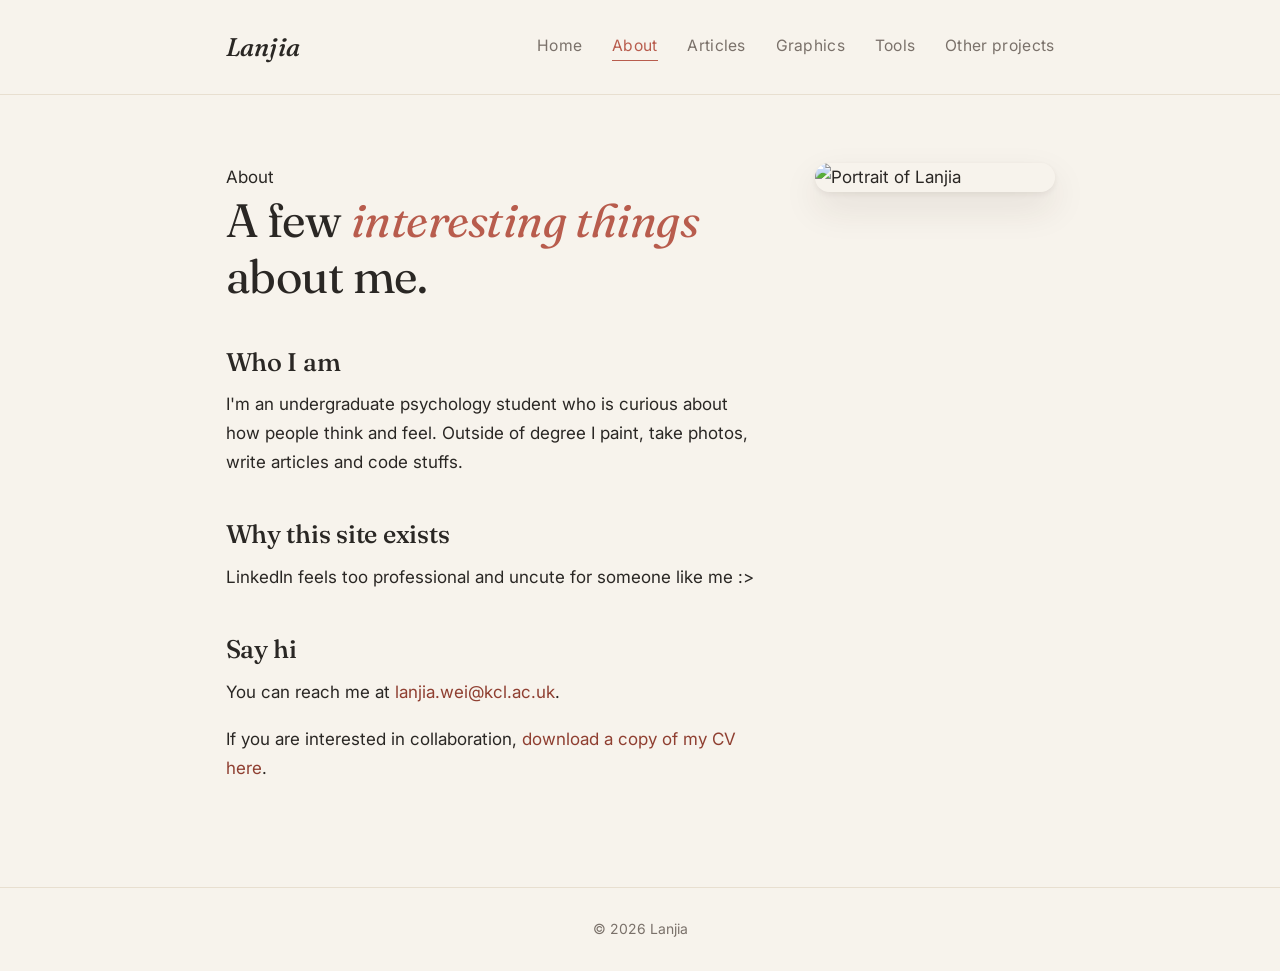
==== about.html @ ae1acd28 "Add files via upload" ====
<!DOCTYPE html>
<html lang="en">
<head>
  <meta charset="UTF-8" />
  <meta name="viewport" content="width=device-width, initial-scale=1.0" />
  <title>About — Lanjia</title>
  <link rel="stylesheet" href="assets/css/style.css" />
</head>
<body>
  <header class="site-header">
    <div class="container">
      <div class="site-title"><a href="index.html">Lanjia</a></div>
      <nav class="site-nav">
        <a href="index.html">Home</a>
        <a href="about.html" class="active">About</a>
        <a href="articles/index.html">Articles</a>
        <a href="paintings/index.html">Graphics</a>
        <a href="tools/index.html">Tools</a>
        <a href="other-projects/index.html">Other projects</a>
      </nav>
    </div>
  </header>

  <main>
    <div class="container">

      <!-- ============================================================
           👇 WRITE YOUR OWN "ABOUT" PAGE HERE 👇
           Everything between the two yellow markers is yours to rewrite.
           Make it sound like YOU — funny, poetic, dorky, formal — your call.

           Tips:
           - Each <p>...</p> is one paragraph.
           - Each <h2>...</h2> is a section heading.
           - You can delete sections you don't want, or add new ones by
             copying one of the <h2>+<p> blocks below.
           - To make a word italic: <em>word</em>
           - To make a word bold:  <strong>word</strong>
           - To add a link:        <a href="https://...">link text</a>
           ============================================================ -->

      <div class="about-layout">
        <div class="about-text">
          <span class="kicker">About</span>
          <h1>A few <em>interesting things</em> about me.</h1>

          <h2>Who I am</h2>
          <p>
            I'm an undergraduate psychology student who is curious about
            how people think and feel. Outside of degree I paint, take
            photos, write articles and code stuffs.
          </p>

          <h2>Why this site exists</h2>
          <p>
            LinkedIn feels too professional and uncute for someone like me :&gt;
          </p>

          <h2>Say hi</h2>
          <p>
            You can reach me at
            <a href="mailto:lanjia.wei@kcl.ac.uk">lanjia.wei@kcl.ac.uk</a>.
          </p>
          <p>
            If you are interested in collaboration,
            <a href="assets/lanjia-cv.pdf" download>download a copy of my CV here</a>.
          </p>
        </div>

        <!-- 👇 RIGHT SIDEBAR: portrait — save your photo as assets/images/lanjia.jpg -->
        <aside class="about-sidebar">
          <img class="portrait"
               src="assets/images/lanjia.jpg"
               alt="Portrait of Lanjia" />
        </aside>
        <!-- 👆 If you rename the file, change the src above to match. -->
      </div>

      <!-- 👆 END OF YOUR ABOUT PAGE CONTENT 👆 -->
    </div>
  </main>

  <footer class="site-footer">
    <div class="container">
      &copy; <span id="year">2026</span> Lanjia
    </div>
  </footer>

  <script src="assets/js/main.js"></script>
  <script>document.getElementById("year").textContent = new Date().getFullYear();</script>
</body>
</html>
---- assets/css/style.css ----
/* ============================================
   Lanjia's personal site — shared stylesheet
   ============================================ */

/* Import elegant fonts from Google (free, loads on page view) */
@import url('https://fonts.googleapis.com/css2?family=Caveat:wght@400;500;600;700&family=Fraunces:opsz,wght@9..144,300;9..144,400;9..144,500;9..144,600;9..144,700&family=Inter:wght@300;400;500;600&family=Noto+Serif:ital,wght@0,400;0,500;1,400;1,500&display=swap');

:root {
  --bg: #f7f3ec;
  --bg-elevated: #fffdf8;
  --ink: #2a2724;
  --muted: #7a716a;
  --accent: #b85c4d;          /* warm terracotta */
  --accent-deep: #8f3f31;
  --accent-soft: #f0d9d1;
  --border: #e8dfd0;
  --shadow: 0 1px 3px rgba(60, 40, 30, 0.04), 0 8px 24px rgba(60, 40, 30, 0.06);
  --shadow-lift: 0 2px 6px rgba(60, 40, 30, 0.08), 0 16px 36px rgba(60, 40, 30, 0.1);
  --max-width: 880px;
  --serif: 'Fraunces', Georgia, 'Times New Roman', serif;
  --sans: 'Inter', -apple-system, BlinkMacSystemFont, 'Segoe UI', sans-serif;
  --hand: 'Caveat', 'Brush Script MT', cursive;
}

/* ============================================
   Home-page hero animation (brainwave rings)
   ============================================ */
.hero-animation {
  position: relative;
  width: 100%;
  min-height: 520px;
  display: flex;
  align-items: center;
  justify-content: center;
  margin: 1rem 0 3rem;
  overflow: hidden;
  border-radius: 12px;
  background:
    radial-gradient(ellipse at center,
      rgba(255, 251, 243, 0.9) 0%,
      rgba(247, 243, 236, 0.3) 55%,
      transparent 80%),
    var(--bg);
}

.hero-animation__svg {
  position: absolute;
  inset: 0;
  width: 100%;
  height: 100%;
  pointer-events: none;
}

/* Each wavy ring rotates slowly. Different rings get different speeds
   via inline animation-duration set in JS. Inner rings = opaque, outer
   = faint (opacity set inline per-path). */
.hero-animation__svg path {
  fill: none;
  stroke: var(--accent);
  stroke-width: 1;
  /* Sharp corners at every wave peak — mitered joins, no rounding.
     High miter limit so acute spikes don't get clipped to bevels. */
  stroke-linejoin: miter;
  stroke-linecap: butt;
  stroke-miterlimit: 20;
  transform-origin: center;
  transform-box: fill-box;
  animation: ring-rotate 40s linear infinite;
  will-change: transform;
}

@keyframes ring-rotate {
  from { transform: rotate(0deg); }
  to   { transform: rotate(360deg); }
}

/* Gentle breathing of the whole cluster */
.hero-animation__svg {
  animation: cluster-breathe 8s ease-in-out infinite;
}

@keyframes cluster-breathe {
  0%, 100% { transform: scale(1); }
  50%      { transform: scale(1.03); }
}

/* Text stack in the center — sits above the SVG */
.hero-animation__text {
  position: relative;
  z-index: 2;
  text-align: center;
  padding: 2rem 1rem;
}

.hero-animation__text .line-en {
  font-family: var(--hand);
  font-size: clamp(2.4rem, 6vw, 4rem);
  font-weight: 600;
  color: var(--ink);
  line-height: 1.1;
  margin-bottom: 0.5rem;
  letter-spacing: 0.01em;
}

.hero-animation__text .line-pinyin {
  /* Noto Serif first — it has proper glyphs for all pinyin tone marks
     (ǐ ǎ ǒ ā etc). Fraunces doesn't, so we'd get broken rendering. */
  font-family: 'Noto Serif', Georgia, 'Times New Roman', serif;
  font-style: italic;
  font-size: clamp(1rem, 2.2vw, 1.35rem);
  color: var(--accent-deep);
  font-weight: 400;
  margin-bottom: 0.35rem;
  letter-spacing: 0.03em;
}

.hero-animation__text .line-fr {
  font-family: var(--serif);
  font-size: clamp(0.95rem, 2vw, 1.2rem);
  color: var(--muted);
  font-weight: 300;
  font-style: italic;
  letter-spacing: 0.02em;
}

/* Respect users who prefer reduced motion */
@media (prefers-reduced-motion: reduce) {
  .hero-animation__svg,
  .hero-animation__svg path {
    animation: none !important;
  }
}

@media (max-width: 500px) {
  .hero-animation { min-height: 420px; }
}

* {
  box-sizing: border-box;
  margin: 0;
  padding: 0;
}

html {
  font-size: 17px;
  scroll-behavior: smooth;
}

body {
  font-family: var(--sans);
  color: var(--ink);
  background: var(--bg);
  line-height: 1.7;
  min-height: 100vh;
  display: flex;
  flex-direction: column;
  -webkit-font-smoothing: antialiased;
}

a {
  color: var(--accent-deep);
  text-decoration: none;
  border-bottom: 1px solid transparent;
  transition: border-color 0.2s ease, color 0.2s ease;
}

a:hover {
  border-bottom-color: var(--accent);
  color: var(--accent);
}

/* --- Layout --- */
.container {
  width: 100%;
  max-width: var(--max-width);
  margin: 0 auto;
  padding: 0 1.5rem;
}

main {
  flex: 1;
  padding: 3rem 0 5rem;
}

/* --- Header / nav --- */
.site-header {
  padding: 1.5rem 0;
  background: var(--bg);
  border-bottom: 1px solid var(--border);
}

.site-header .container {
  display: flex;
  align-items: center;
  justify-content: space-between;
  flex-wrap: wrap;
  gap: 1rem;
}

.site-title {
  font-family: var(--serif);
  font-size: 1.5rem;
  font-weight: 500;
  font-style: italic;
  letter-spacing: 0.01em;
}

.site-title a {
  color: var(--ink);
  border-bottom: none;
}
.site-title a:hover { color: var(--accent); }

.site-nav {
  display: flex;
  gap: 1.75rem;
  flex-wrap: wrap;
}

.site-nav a {
  color: var(--muted);
  font-size: 0.92rem;
  font-weight: 400;
  letter-spacing: 0.02em;
}

.site-nav a.active {
  color: var(--accent);
  border-bottom: 1px solid var(--accent);
}
.site-nav a:hover { color: var(--ink); }

/* --- Headings --- */
h1, h2, h3 {
  font-family: var(--serif);
  font-weight: 500;
  line-height: 1.2;
  color: var(--ink);
  letter-spacing: -0.01em;
}

h1 {
  font-size: 2.75rem;
  margin-bottom: 1rem;
  font-weight: 400;
}

h1 em {
  font-style: italic;
  color: var(--accent);
  font-weight: 400;
}

h2 {
  font-size: 1.5rem;
  margin: 2.5rem 0 0.75rem;
  font-weight: 500;
}

h3 {
  font-size: 1.1rem;
  margin: 1.5rem 0 0.5rem;
}

p {
  margin-bottom: 1.1rem;
}

.lead {
  font-size: 1.15rem;
  color: var(--muted);
  margin-bottom: 2.5rem;
  line-height: 1.6;
  max-width: 60ch;
}

/* --- Hero (home page) --- */
.hero {
  padding: 1rem 0 2rem;
  border-bottom: 1px solid var(--border);
  margin-bottom: 2.5rem;
}

.hero .kicker {
  display: inline-block;
  font-size: 0.8rem;
  text-transform: uppercase;
  letter-spacing: 0.15em;
  color: var(--accent);
  margin-bottom: 1rem;
  font-weight: 500;
}

/* --- Home page section cards (FOUR IN ONE ROW) --- */
.section-grid {
  display: grid;
  grid-template-columns: repeat(5, 1fr);
  gap: 0.85rem;
  margin-top: 1.5rem;
}

.section-card {
  display: block;
  padding: 1.25rem 1rem;
  border: 1px solid var(--border);
  border-radius: 10px;
  background: var(--bg-elevated);
  transition: transform 0.2s ease, box-shadow 0.2s ease, border-color 0.2s ease;
  color: var(--ink);
  text-align: center;
}

.section-card:hover {
  transform: translateY(-3px);
  box-shadow: var(--shadow-lift);
  border-color: var(--accent-soft);
  border-bottom-color: var(--accent-soft);
}

.section-card .card-icon {
  font-size: 1.6rem;
  margin-bottom: 0.5rem;
  display: block;
  line-height: 1;
}

.section-card h3 {
  margin: 0 0 0.3rem;
  font-family: var(--serif);
  font-size: 1.05rem;
  font-weight: 500;
  color: var(--ink);
}

.section-card p {
  margin: 0;
  color: var(--muted);
  font-size: 0.82rem;
  line-height: 1.45;
}

/* Stack cards on tablets → 2 columns, on phones → 1 column */
@media (max-width: 720px) {
  .section-grid { grid-template-columns: repeat(2, 1fr); }
}
@media (max-width: 420px) {
  .section-grid { grid-template-columns: 1fr; }
}

/* --- "How to add a new entry" info block (appears on list pages) --- */
.how-to-add {
  background: var(--accent-soft);
  border-left: 3px solid var(--accent);
  border-radius: 6px;
  padding: 1rem 1.25rem;
  margin: 1.5rem 0 2rem;
  font-size: 0.9rem;
  color: #6a3a2e;
  line-height: 1.55;
}

.how-to-add strong {
  display: block;
  font-family: var(--serif);
  font-size: 1rem;
  margin-bottom: 0.35rem;
  color: var(--accent-deep);
}

.how-to-add code {
  background: rgba(255,255,255,0.6);
  padding: 0.1rem 0.35rem;
  border-radius: 3px;
  font-size: 0.85em;
}

/* --- Lists (articles, tools) --- */
.entry-list {
  list-style: none;
  margin-top: 1rem;
}

.entry-list li {
  padding: 1.1rem 0;
  border-bottom: 1px solid var(--border);
}

.entry-list li:last-child {
  border-bottom: none;
}

.entry-list .entry-title {
  font-family: var(--serif);
  font-size: 1.15rem;
  font-weight: 500;
}

.entry-list .entry-date {
  display: block;
  color: var(--muted);
  font-size: 0.85rem;
  margin-top: 0.3rem;
}

.entry-list .entry-langs {
  display: inline-block;
  margin-left: 0.75rem;
  font-family: var(--sans);
  font-size: 0.78rem;
  color: var(--muted);
  vertical-align: middle;
}
.entry-list .entry-langs a {
  color: var(--accent-deep);
}

/* --- Painting gallery --- */
.gallery {
  display: grid;
  grid-template-columns: repeat(3, 1fr);
  gap: 1rem;
  margin-top: 1.5rem;
}

@media (max-width: 600px) {
  .gallery { grid-template-columns: repeat(2, 1fr); }
}

.gallery img {
  width: 100%;
  aspect-ratio: 1 / 1;
  object-fit: cover;
  border-radius: 6px;
  cursor: zoom-in;
  transition: transform 0.25s ease, box-shadow 0.25s ease;
  background: #eee;
  box-shadow: var(--shadow);
}

.gallery img:hover {
  transform: scale(1.02);
  box-shadow: var(--shadow-lift);
}

.gallery .placeholder {
  width: 100%;
  aspect-ratio: 1 / 1;
  border: 2px dashed var(--border);
  border-radius: 6px;
  display: flex;
  align-items: center;
  justify-content: center;
  color: var(--muted);
  font-size: 0.85rem;
  text-align: center;
  padding: 1rem;
  background: var(--bg-elevated);
}

/* --- Lightbox --- */
.lightbox {
  display: none;
  position: fixed;
  inset: 0;
  background: rgba(20, 15, 10, 0.92);
  z-index: 100;
  align-items: center;
  justify-content: center;
  padding: 2rem;
  cursor: zoom-out;
  animation: fadeIn 0.2s ease;
}

.lightbox.open { display: flex; }

.lightbox-figure {
  margin: 0;
  max-width: 100%;
  max-height: 90vh;
  display: flex;
  flex-direction: column;
  align-items: center;
  gap: 0.9rem;
}

.lightbox img {
  max-width: 100%;
  max-height: 80vh;
  border-radius: 6px;
  box-shadow: 0 20px 60px rgba(0,0,0,0.5);
}

.lightbox-caption {
  color: #f1ece2;
  font-family: var(--font-serif, serif);
  font-size: 0.95rem;
  font-style: italic;
  text-align: center;
  max-width: 60ch;
  opacity: 0.9;
  line-height: 1.5;
}

/* Grouped gallery cluster (e.g. multiple photos of a single work) */
.gallery-group {
  grid-column: 1 / -1;
  display: flex;
  flex-direction: column;
  gap: 0.75rem;
  margin: 0.25rem 0;
  padding: 1rem;
  border: 1px dashed var(--border);
  border-radius: 8px;
  background: rgba(0, 0, 0, 0.015);
}

.gallery-group-title {
  font-family: var(--font-serif, serif);
  font-size: 1rem;
  font-style: italic;
  color: var(--muted);
  margin: 0;
}

.gallery-group-items {
  display: grid;
  grid-template-columns: repeat(3, 1fr);
  gap: 0.75rem;
}

/* Modifier: 4 columns (e.g. 8 photos in a tidy 2-row grid) */
.gallery-group-items--4 {
  grid-template-columns: repeat(4, 1fr);
}

/* Modifier: 2 columns (for pairs of photos) */
.gallery-group-items--2 {
  grid-template-columns: repeat(2, 1fr);
  max-width: 520px;
}

/* Modifier: single photo (shown at a comfortable size, not stretched) */
.gallery-group-items--1 {
  grid-template-columns: 1fr;
  max-width: 320px;
}

@media (max-width: 600px) {
  .gallery-group-items { grid-template-columns: repeat(2, 1fr); }
  .gallery-group-items--4 { grid-template-columns: repeat(2, 1fr); }
}

.gallery-group-items img {
  width: 100%;
  aspect-ratio: 1 / 1;
  object-fit: cover;
  border-radius: 6px;
  cursor: zoom-in;
  transition: transform 0.25s ease, box-shadow 0.25s ease;
  background: #eee;
  box-shadow: var(--shadow);
}

.gallery-group-items img:hover {
  transform: scale(1.02);
  box-shadow: var(--shadow-lift);
}

@keyframes fadeIn { from { opacity: 0; } to { opacity: 1; } }

/* Inline photo set inside an Other-projects entry */
.project-gallery {
  display: grid;
  grid-template-columns: repeat(2, 1fr);
  gap: 0.75rem;
  margin-top: 0.85rem;
  max-width: 520px;
}

.project-gallery img {
  width: 100%;
  aspect-ratio: 4 / 3;
  object-fit: cover;
  border-radius: 6px;
  cursor: zoom-in;
  background: #eee;
  box-shadow: var(--shadow);
  transition: transform 0.25s ease, box-shadow 0.25s ease;
}

.project-gallery img:hover {
  transform: scale(1.02);
  box-shadow: var(--shadow-lift);
}

/* --- Article body --- */
.article-meta {
  color: var(--muted);
  font-size: 0.9rem;
  margin-bottom: 2rem;
  font-style: italic;
}

article {
  font-family: var(--serif);
  font-size: 1.05rem;
  font-weight: 300;
}

article p { margin-bottom: 1.3rem; line-height: 1.75; }

article h2 {
  font-family: var(--serif);
  font-size: 1.3rem;
  margin: 2.5rem 0 1rem;
}

article ul, article ol {
  margin: 0 0 1.3rem 1.5rem;
  line-height: 1.75;
}

article li { margin-bottom: 0.4rem; }

/* Article inline figure (image + caption) */
.article-figure {
  margin: 2rem auto;
  text-align: center;
}

.article-figure img {
  display: block;
  max-width: 100%;
  height: auto;
  border-radius: 8px;
  box-shadow: var(--shadow);
  margin: 0 auto 0.5rem;
  background: var(--accent-soft);
}

.article-figure figcaption {
  font-family: var(--sans);
  font-size: 0.85rem;
  color: var(--muted);
  font-style: italic;
}

/* Reference list */
.article-refs {
  font-family: var(--sans);
  font-size: 0.9rem;
  color: var(--muted);
  line-height: 1.6;
}

.article-refs li { margin-bottom: 0.75rem; }
.article-refs a { word-break: break-all; }

/* --- Footer --- */
.site-footer {
  border-top: 1px solid var(--border);
  padding: 1.75rem 0;
  color: var(--muted);
  font-size: 0.82rem;
  text-align: center;
  font-family: var(--sans);
}

/* --- Buttons / back links --- */
.back-link {
  display: inline-block;
  margin-bottom: 1.5rem;
  color: var(--muted);
  font-size: 0.9rem;
  border-bottom: none;
}
.back-link:hover { color: var(--accent); border-bottom: none; }

/* --- Article language toggle (中文 / English) --- */
.lang-toggle {
  display: inline-flex;
  align-items: center;
  gap: 0.6rem;
  padding: 0.3rem 0.9rem;
  background: var(--bg-elevated);
  border: 1px solid var(--border);
  border-radius: 999px;
  font-family: var(--sans);
  font-size: 0.85rem;
  margin-bottom: 2rem;
}
.lang-toggle strong {
  color: var(--accent-deep);
  font-weight: 500;
}
.lang-toggle a {
  color: var(--muted);
  border-bottom: none;
}
.lang-toggle a:hover {
  color: var(--accent);
}
.lang-toggle .lang-sep {
  color: var(--border);
}

/* --- About-page portrait --- */
.portrait {
  display: block;
  width: 100%;
  height: auto;        /* preserve the image's natural proportions */
  border-radius: 16px; /* rounded rectangle, not a circle */
  box-shadow: var(--shadow-lift);
}

/* Two-column About layout: text on the left, portrait as a right-hand
   sidebar. On narrow screens (phones / small tablets) we stack with
   the portrait on top so the face still greets the visitor first. */
.about-layout {
  display: flex;
  gap: 3rem;
  align-items: flex-start;
  margin-top: 1rem;
}

.about-text {
  flex: 1 1 auto;
  min-width: 0;  /* lets long words wrap inside flex children */
}

.about-sidebar {
  flex: 0 0 240px;
  position: sticky;
  top: 2rem;     /* stays visible while scrolling through the bio */
}

@media (max-width: 720px) {
  .about-layout {
    flex-direction: column-reverse;
    gap: 1.75rem;
  }
  .about-sidebar {
    flex: none;
    position: static;
    max-width: 220px;
    margin: 0 auto;
  }
}

/* --- Embedded tool (iframe) --- */
.tool-note {
  margin: 0.5rem 0 0.85rem;
  color: var(--ink);
  font-size: 0.95rem;
  line-height: 1.55;
  max-width: 62ch;
}

.tool-embed {
  position: relative;
  width: 100%;
  max-width: 960px;
  aspect-ratio: 4 / 3;
  margin-top: 0.5rem;
  border-radius: 8px;
  overflow: hidden;
  box-shadow: var(--shadow-lift);
  background: #f0ece4;
}

.tool-embed iframe {
  position: absolute;
  inset: 0;
  width: 100%;
  height: 100%;
  border: 0;
  display: block;
}

@media (max-width: 600px) {
  .tool-embed { aspect-ratio: 3 / 4; }
}

/* --- Coming soon pill --- */
.coming-soon {
  display: inline-block;
  padding: 0.15rem 0.65rem;
  background: var(--accent-soft);
  color: var(--accent-deep);
  border-radius: 999px;
  font-size: 0.72rem;
  font-weight: 500;
  margin-left: 0.5rem;
  vertical-align: middle;
  text-transform: uppercase;
  letter-spacing: 0.05em;
}

/* --- Mobile tweaks --- */
@media (max-width: 500px) {
  html { font-size: 16px; }
  h1 { font-size: 2rem; }
  .site-header .container { flex-direction: column; align-items: flex-start; gap: 0.75rem; }
  .site-nav { gap: 1rem; }
}
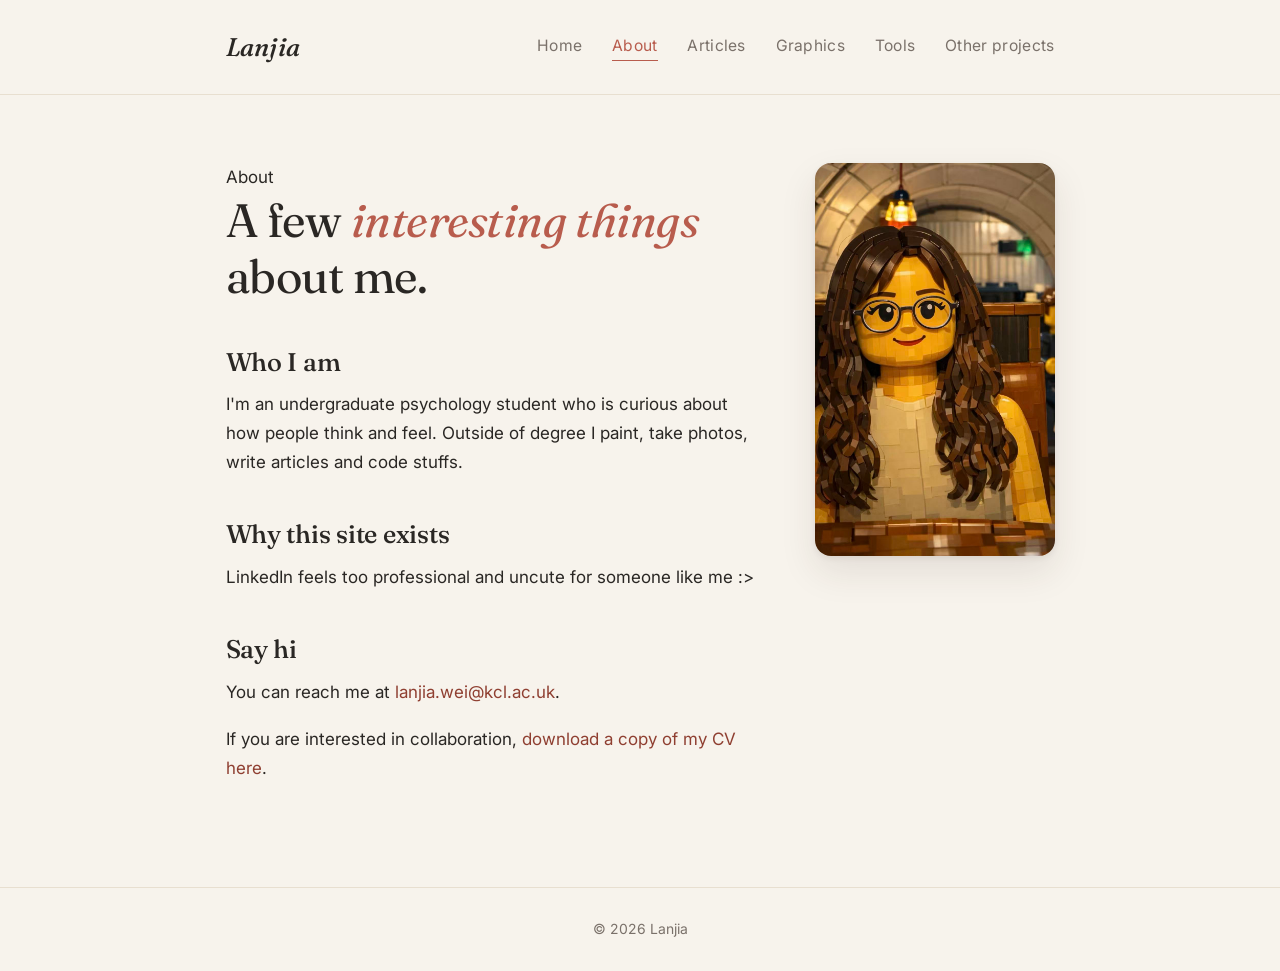
==== commit 773bd653: "Update image source and comment for portrait" ====
--- a/about.html
+++ b/about.html
@@ -67,10 +67,10 @@
           </p>
         </div>
 
-        <!-- 👇 RIGHT SIDEBAR: portrait — save your photo as assets/images/lanjia.jpg -->
+        <!-- 👇 RIGHT SIDEBAR: portrait — save your photo as assets/images/Lanjia.jpg -->
         <aside class="about-sidebar">
           <img class="portrait"
-               src="assets/images/lanjia.jpg"
+               src="assets/images/Lanjia.jpg"
                alt="Portrait of Lanjia" />
         </aside>
         <!-- 👆 If you rename the file, change the src above to match. -->
